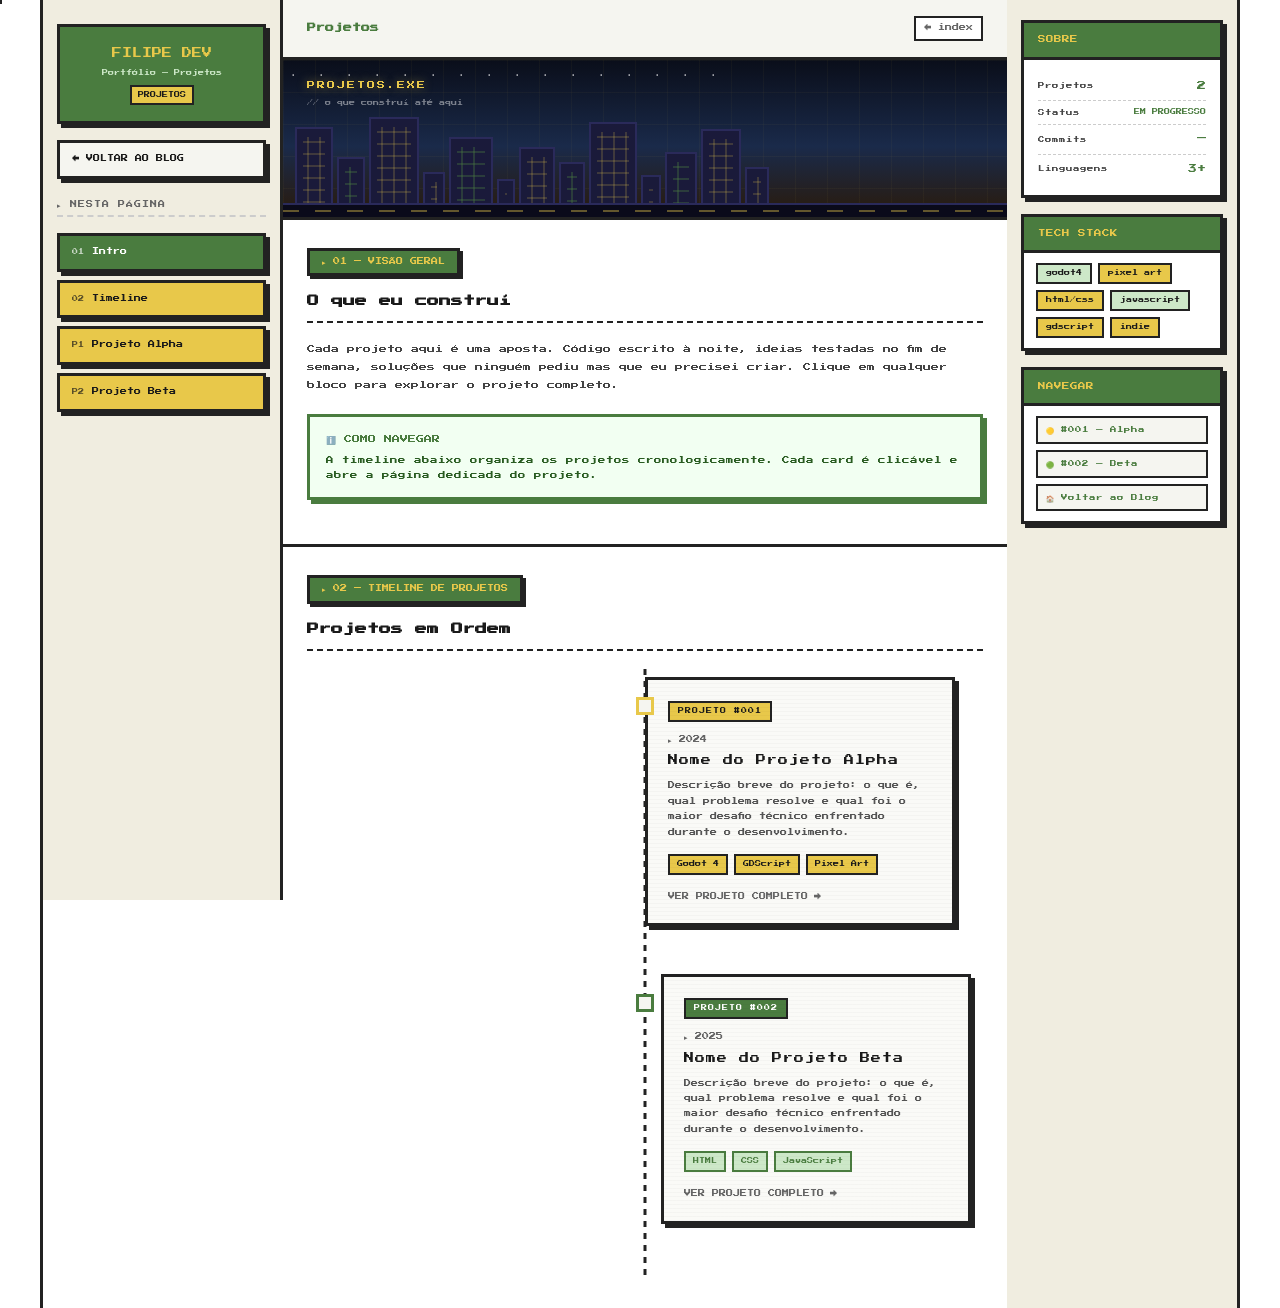
==== projetos.html @ 7287c8ff "Indexfilipedev projeto dev." ====
<!DOCTYPE html>
<html lang="pt-BR">
<head>
<meta charset="UTF-8">
<meta name="viewport" content="width=device-width, initial-scale=1.0">
<title>Projetos · FILIPE DEV</title>
<link href="https://fonts.googleapis.com/css2?family=Press+Start+2P&display=swap" rel="stylesheet">
<link rel="stylesheet" href="css/shared.css">
<link rel="stylesheet" href="css/article.css">

<style>
/* ══════════════════════════════════════════
   projetos.css — estilos exclusivos da página
   Usa variáveis de shared.css
   ══════════════════════════════════════════ */

/* ── HERO ── */
.article-hero { height: 160px; }

/* ══ TIMELINE ══ */
.timeline {
  position: relative;
  padding: 8px 0;
  margin-top: 8px;
}

/* linha vertical central pontilhada */
.timeline::before {
  content: '';
  position: absolute;
  left: 50%;
  transform: translateX(-50%);
  top: 0; bottom: 0;
  width: 3px;
  background: repeating-linear-gradient(
    to bottom,
    var(--border) 0px, var(--border) 6px,
    transparent 6px, transparent 12px
  );
}

.timeline-item {
  display: flex;
  align-items: flex-start;
  position: relative;
  margin-bottom: 48px;
}
.timeline-item:nth-child(odd)  { flex-direction: row-reverse; }
.timeline-item:nth-child(even) { flex-direction: row; }

/* nó central */
.timeline-node {
  position: absolute;
  left: 50%;
  transform: translateX(-50%);
  top: 20px;
  width: 18px; height: 18px;
  background: var(--bg2);
  border: 3px solid var(--accent);
  z-index: 2;
  transition: all 0.15s;
  image-rendering: pixelated;
}
.timeline-item:nth-child(even) .timeline-node { border-color: var(--accent2); }

.timeline-item:hover .timeline-node {
  background: var(--accent);
  box-shadow: 0 0 0 4px rgba(232,200,74,0.25);
}
.timeline-item:nth-child(even):hover .timeline-node {
  background: var(--accent2);
  box-shadow: 0 0 0 4px rgba(74,124,63,0.2);
}

/* espaçador central */
.timeline-spacer {
  flex: 0 0 calc(50% - 12px);
  min-width: calc(50% - 12px);
}

/* ══ PROJECT CARD ══ */
.project-card {
  flex: 0 0 calc(50% - 28px);
  min-width: 0;
  display: block;
  text-decoration: none;
  background: var(--card-bg);
  border: 3px solid var(--border);
  box-shadow: 4px 4px 0 var(--border);
  padding: 20px;
  cursor: pointer;
  position: relative;
  transition: all 0.12s;
  overflow: hidden;
}

.timeline-item:nth-child(odd)  .project-card { margin-right: 28px; }
.timeline-item:nth-child(even) .project-card { margin-left:  28px; }

.project-card:hover {
  border-color: var(--accent);
  box-shadow: 6px 6px 0 var(--accent);
  transform: translate(-2px, -2px);
  background: #fffdf0;
}
.timeline-item:nth-child(even) .project-card:hover {
  border-color: var(--accent2);
  box-shadow: 6px 6px 0 var(--accent2);
  background: #f2fff2;
}

/* scanline decorativo */
.project-card::after {
  content: '';
  position: absolute;
  inset: 0;
  background: repeating-linear-gradient(
    to bottom,
    transparent 0px, transparent 3px,
    rgba(0,0,0,0.025) 3px, rgba(0,0,0,0.025) 4px
  );
  pointer-events: none;
}

/* linha de conexão card → nó */
.timeline-item:nth-child(odd) .project-card::before {
  content: '';
  position: absolute;
  right: -13px; top: 29px;
  width: 13px; height: 3px;
  background: var(--border);
}
.timeline-item:nth-child(even) .project-card::before {
  content: '';
  position: absolute;
  left: -13px; top: 29px;
  width: 13px; height: 3px;
  background: var(--border);
}

/* ── card interno ── */
.card-tag {
  font-size: 6px;
  color: var(--text);
  background: var(--accent);
  border: 2px solid var(--border);
  padding: 3px 8px;
  display: inline-block;
  margin-bottom: 12px;
  letter-spacing: 1px;
}
.timeline-item:nth-child(even) .card-tag {
  background: var(--accent2);
  color: #fff;
}

.card-year {
  font-size: 7px;
  color: var(--text-muted);
  margin-bottom: 6px;
}

.card-title {
  font-size: 10px;
  color: var(--text);
  margin-bottom: 10px;
  line-height: 1.6;
  letter-spacing: 1px;
}
.project-card:hover .card-title { color: var(--accent); }
.timeline-item:nth-child(even) .project-card:hover .card-title { color: var(--accent2); }

.card-desc {
  font-size: 7px;
  color: #555;
  line-height: 2.2;
  margin-bottom: 14px;
}

.card-stack {
  display: flex;
  flex-wrap: wrap;
  gap: 6px;
  margin-bottom: 16px;
}
.stack-pill {
  font-size: 6px;
  color: var(--text);
  border: 2px solid var(--border);
  background: var(--accent);
  padding: 3px 7px;
}
.timeline-item:nth-child(even) .stack-pill {
  background: #cde8c8;
  border-color: var(--accent2);
  color: var(--accent2);
}

.card-cta {
  font-size: 7px;
  color: var(--text-muted);
  display: flex;
  align-items: center;
  gap: 6px;
}
.project-card:hover .card-cta { color: var(--accent2); }
.timeline-item:nth-child(even) .project-card:hover .card-cta { color: var(--accent2); }

.cta-arrow {
  display: inline-block;
  transition: transform 0.1s;
}
.project-card:hover .cta-arrow { transform: translateX(4px); }

/* ══ HERO — PIXEL CITY SCENE ══ */
.scene-city {
  width: 100%; height: 100%;
  background: linear-gradient(180deg, #0a0e1a 0%, #1a2a4a 55%, #2a1a0a 100%);
  position: relative; overflow: hidden;
}
.scene-city .stars::before {
  content: '· ·  · · ·  ·  · · · ·  ·  · · ·  · ·';
  position: absolute; top: 10px; left: 8px; right: 8px;
  font-size: 6px; color: #fff; letter-spacing: 8px; opacity: 0.6;
}
.scene-city .grid-lines {
  position: absolute; inset: 0;
  background:
    repeating-linear-gradient(to right, rgba(232,200,74,0.04) 0, rgba(232,200,74,0.04) 1px, transparent 1px, transparent 32px),
    repeating-linear-gradient(to bottom, rgba(232,200,74,0.04) 0, rgba(232,200,74,0.04) 1px, transparent 1px, transparent 32px);
}
.buildings {
  position: absolute;
  bottom: 0; left: 0; right: 0;
  height: 110px;
  display: flex;
  align-items: flex-end;
  gap: 4px;
  padding: 0 12px;
}
.b {
  flex-shrink: 0;
  background: #1a1a3a;
  border: 2px solid #2a2a5a;
  position: relative;
}
.b::after {
  content: '';
  position: absolute;
  inset: 8px 6px;
  background:
    repeating-linear-gradient(
      to bottom,
      transparent 0, transparent 4px,
      rgba(232,200,74,0.18) 4px, rgba(232,200,74,0.18) 6px,
      transparent 6px, transparent 12px
    ),
    repeating-linear-gradient(
      to right,
      transparent 0, transparent 4px,
      rgba(232,200,74,0.18) 4px, rgba(232,200,74,0.18) 6px,
      transparent 6px, transparent 12px
    );
}
.b.lit::after {
  background:
    repeating-linear-gradient(
      to bottom,
      transparent 0, transparent 4px,
      rgba(74,124,63,0.35) 4px, rgba(74,124,63,0.35) 6px,
      transparent 6px, transparent 12px
    ),
    repeating-linear-gradient(
      to right,
      transparent 0, transparent 4px,
      rgba(74,124,63,0.35) 4px, rgba(74,124,63,0.35) 6px,
      transparent 6px, transparent 12px
    );
}
.scene-city .road {
  position: absolute;
  bottom: 0; left: 0; right: 0;
  height: 14px;
  background: #0a0a1a;
  border-top: 2px solid #2a2a5a;
}
.scene-city .road::after {
  content: '';
  position: absolute;
  top: 5px; left: 0; right: 0;
  height: 2px;
  background: repeating-linear-gradient(
    to right, var(--accent) 0, var(--accent) 16px, transparent 16px, transparent 32px
  );
  opacity: 0.4;
}

.hero-label {
  position: absolute;
  top: 18px; left: 24px;
  font-family: 'Press Start 2P', monospace;
  font-size: 8px;
  color: var(--accent);
  letter-spacing: 2px;
  text-shadow: 0 0 10px rgba(232,200,74,0.5);
}
.hero-sub {
  position: absolute;
  top: 38px; left: 24px;
  font-family: 'Press Start 2P', monospace;
  font-size: 6px;
  color: rgba(255,255,255,0.45);
}

/* ══ RESPONSIVE ══ */
@media (max-width: 900px) {
  .timeline::before { left: 16px; transform: none; }
  .timeline-item,
  .timeline-item:nth-child(odd) { flex-direction: column !important; }
  .timeline-spacer { display: none; }
  .timeline-node {
    left: 7px !important;
    transform: none !important;
    top: 0 !important;
    position: relative !important;
    margin-bottom: 12px;
  }
  .project-card,
  .timeline-item:nth-child(odd)  .project-card,
  .timeline-item:nth-child(even) .project-card {
    margin: 0 0 0 40px !important;
    width: auto;
  }
}
</style>
</head>
<body>

<div id="reading-progress"></div>

<div class="layout">

  <aside class="sidebar-left">

    <div class="sidebar-logo">
      FILIPE DEV
      <span class="logo-sub">Portfólio — Projetos</span>
      <span class="logo-tag">PROJETOS</span>
    </div>

    <a href="index.html" class="back-btn">← VOLTAR AO BLOG</a>

    <span class="nav-section-title">▸ NESTA PÁGINA</span>

    <nav class="nav-section">
      <a href="#intro" class="nav-btn active">
        <span class="nav-num">01</span>Intro
      </a>
      <a href="#timeline" class="nav-btn">
        <span class="nav-num">02</span>Timeline
      </a>
      <a href="#projeto-1" class="nav-btn">
        <span class="nav-num">P1</span>Projeto Alpha
      </a>
      <a href="#projeto-2" class="nav-btn">
        <span class="nav-num">P2</span>Projeto Beta
      </a>
    </nav>

  </aside>

  <main class="main-content">

    <div class="content-header">
      <h1>Projetos</h1>
      <a href="index.html" class="breadcrumb">← index</a>
    </div>

    <div class="article-hero">
      <div class="scene-city">
        <div class="stars"></div>
        <div class="grid-lines"></div>
        <div class="buildings">
          <div class="b"       style="width:38px;height:90px;"></div>
          <div class="b lit"   style="width:28px;height:60px;"></div>
          <div class="b"       style="width:50px;height:100px;"></div>
          <div class="b"       style="width:22px;height:45px;"></div>
          <div class="b lit"   style="width:44px;height:80px;"></div>
          <div class="b"       style="width:18px;height:38px;"></div>
          <div class="b"       style="width:36px;height:70px;"></div>
          <div class="b lit"   style="width:26px;height:55px;"></div>
          <div class="b"       style="width:48px;height:95px;"></div>
          <div class="b"       style="width:20px;height:42px;"></div>
          <div class="b lit"   style="width:32px;height:65px;"></div>
          <div class="b"       style="width:40px;height:88px;"></div>
          <div class="b"       style="width:24px;height:50px;"></div>
        </div>
        <div class="road"></div>
        <div class="hero-label">PROJETOS.EXE</div>
        <div class="hero-sub">// o que construí até aqui</div>
      </div>
    </div>

    <section class="guide-section" id="intro">
      <span class="section-badge">▸ 01 — VISÃO GERAL</span>
      <h2 class="section-title">O que eu construí</h2>

      <p class="section-intro">
        Cada projeto aqui é uma aposta. Código escrito à noite, ideias testadas no fim de semana, soluções que ninguém pediu mas que eu precisei criar. Clique em qualquer bloco para explorar o projeto completo.
      </p>

      <div class="callout info">
        <span class="callout-title">ℹ️ COMO NAVEGAR</span>
        A timeline abaixo organiza os projetos cronologicamente. Cada card é clicável e abre a página dedicada do projeto.
      </div>
    </section>

    <section class="guide-section" id="timeline">
      <span class="section-badge">▸ 02 — TIMELINE DE PROJETOS</span>
      <h2 class="section-title">Projetos em Ordem</h2>

      <div class="timeline">

        <div class="timeline-item" id="projeto-1">
          <div class="project-card"
               onclick="window.location.href='#LINK_PROJETO_1'"
               role="link" tabindex="0"
               onkeydown="if(event.key==='Enter') window.location.href='#LINK_PROJETO_1'">
            <span class="card-tag">PROJETO #001</span>
            <div class="card-year">▸ 2024</div>
            <div class="card-title">Nome do Projeto Alpha</div>
            <div class="card-desc">
              Descrição breve do projeto: o que é, qual problema resolve e qual foi o maior desafio técnico enfrentado durante o desenvolvimento.
            </div>
            <div class="card-stack">
              <span class="stack-pill">Godot 4</span>
              <span class="stack-pill">GDScript</span>
              <span class="stack-pill">Pixel Art</span>
            </div>
            <div class="card-cta">
              VER PROJETO COMPLETO <span class="cta-arrow">→</span>
            </div>
          </div>
          <div class="timeline-spacer"></div>
          <div class="timeline-node"></div>
        </div>

        <div class="timeline-item" id="projeto-2">
          <div class="timeline-spacer"></div>
          <div class="timeline-node"></div>
          <div class="project-card"
               onclick="window.location.href='#LINK_PROJETO_2'"
               role="link" tabindex="0"
               onkeydown="if(event.key==='Enter') window.location.href='#LINK_PROJETO_2'">
            <span class="card-tag">PROJETO #002</span>
            <div class="card-year">▸ 2025</div>
            <div class="card-title">Nome do Projeto Beta</div>
            <div class="card-desc">
              Descrição breve do projeto: o que é, qual problema resolve e qual foi o maior desafio técnico enfrentado durante o desenvolvimento.
            </div>
            <div class="card-stack">
              <span class="stack-pill">HTML</span>
              <span class="stack-pill">CSS</span>
              <span class="stack-pill">JavaScript</span>
            </div>
            <div class="card-cta">
              VER PROJETO COMPLETO <span class="cta-arrow">→</span>
            </div>
          </div>
        </div>

      </div></section>

  </main>

  <aside class="sidebar-right">

    <div class="widget">
      <span class="widget-title">SOBRE</span>
      <div class="widget-body">
        <div class="stat-row"><span>Projetos</span><span class="stat-val">2</span></div>
        <div class="stat-row"><span>Status</span><span class="stat-val" style="font-size:6px;">EM PROGRESSO</span></div>
        <div class="stat-row"><span>Commits</span><span class="stat-val">—</span></div>
        <div class="stat-row"><span>Linguagens</span><span class="stat-val">3+</span></div>
      </div>
    </div>

    <div class="widget">
      <span class="widget-title">TECH STACK</span>
      <div class="tag-cloud">
        <span class="tag green">godot4</span>
        <span class="tag">pixel art</span>
        <span class="tag">html/css</span>
        <span class="tag green">javascript</span>
        <span class="tag">gdscript</span>
        <span class="tag">indie</span>
      </div>
    </div>

    <div class="widget">
      <span class="widget-title">NAVEGAR</span>
      <div class="link-list">
        <a href="#projeto-1" class="link-item">🟡 #001 — Alpha</a>
        <a href="#projeto-2" class="link-item">🟢 #002 — Beta</a>
        <a href="index.html" class="link-item">🏠 Voltar ao Blog</a>
      </div>
    </div>

  </aside>

</div>

<script src="js/article.js"></script>
<script>
  // ── Nav active on scroll ──
  const sections = document.querySelectorAll('section[id], div.timeline-item[id]');
  const navBtns  = document.querySelectorAll('.nav-btn');

  const observer = new IntersectionObserver(entries => {
    entries.forEach(entry => {
      if (entry.isIntersecting) {
        navBtns.forEach(b => b.classList.remove('active'));
        const active = document.querySelector(`.nav-btn[href="#${entry.target.id}"]`);
        if (active) active.classList.add('active');
      }
    });
  }, { rootMargin: '-30% 0px -60% 0px' });

  sections.forEach(s => observer.observe(s));
</script>
</body>
</html>
---- css/shared.css ----
/* ══════════════════════════════════════════
   FILIPE DEV — shared.css
   Variáveis, reset, layout, sidebar, widgets
   ══════════════════════════════════════════ */

/* ── VARIÁVEIS ── */
:root {
  --bg:          #ffffff;
  --bg2:         #f5f5f0;
  --border:      #222;
  --accent:      #e8c84a;
  --accent2:     #4a7c3f;
  --accent3:     #c0392b;
  --text:        #1a1a1a;
  --text-muted:  #666;
  --card-bg:     #fafaf7;
  --sidebar-bg:  #f0ede0;
  --tag-bg:      #e8c84a;
  --pixel:       3px;
}

/* ── RESET ── */
*, *::before, *::after {
  box-sizing: border-box;
  margin: 0;
  padding: 0;
}

html {
  background: var(--bg);
  scroll-behavior: smooth;
}

/* ── BASE BODY ── */
body {
  font-family: 'Press Start 2P', monospace;
  background: var(--bg);
  color: var(--text);
  min-height: 100vh;
  font-size: 10px;
  line-height: 1.8;
  image-rendering: pixelated;
}

/* ── UTILITÁRIOS ── */
.px-border {
  border: 3px solid var(--border);
  box-shadow: 4px 4px 0 var(--border);
}
.px-border-accent {
  border: 3px solid var(--accent2);
  box-shadow: 4px 4px 0 var(--accent2);
}

/* ── LAYOUT 3 COLUNAS ── */
.layout {
  display: grid;
  grid-template-columns: 240px 1fr 230px;
  max-width: 1200px;
  margin: 0 auto;
  min-height: 100vh;
  gap: 0;
  border-left: 3px solid var(--border);
  border-right: 3px solid var(--border);
}

/* ── SIDEBAR ESQUERDA (base compartilhada) ── */
.sidebar-left {
  background: var(--sidebar-bg);
  border-right: 3px solid var(--border);
  padding: 24px 14px;
  position: sticky;
  top: 0;
  height: 100vh;
  overflow-y: auto;
  display: flex;
  flex-direction: column;
  gap: 16px;
}

/* Logo block (usado nas páginas de artigo) */
.sidebar-logo {
  text-align: center;
  padding: 16px 8px;
  background: var(--accent2);
  border: 3px solid var(--border);
  box-shadow: 4px 4px 0 var(--border);
  color: var(--accent);
  font-size: 10px;
  line-height: 2;
}
.sidebar-logo .logo-sub {
  color: #cde8c8;
  font-size: 6px;
  margin-top: 4px;
  display: block;
}
.sidebar-logo .logo-tag {
  display: inline-block;
  background: var(--accent);
  color: var(--text);
  font-size: 6px;
  padding: 2px 6px;
  margin-top: 6px;
  border: 2px solid var(--border);
}

.nav-section-title {
  font-size: 7px;
  color: var(--text-muted);
  letter-spacing: 1px;
  padding: 4px 0;
  border-bottom: 2px dashed #ccc;
}

.nav-section {
  display: flex;
  flex-direction: column;
  gap: 8px;
  width: 100%;
}

/* ── NAV BUTTON (compartilhado) ── */
.nav-btn {
  display: flex;
  align-items: flex-start;
  gap: 8px;
  width: 100%;
  padding: 10px 12px;
  background: var(--accent);
  border: 3px solid var(--border);
  box-shadow: 4px 4px 0 var(--border);
  font-family: 'Press Start 2P', monospace;
  font-size: 7px;
  color: var(--text);
  cursor: pointer;
  text-decoration: none;
  transition: transform 0.08s, box-shadow 0.08s;
  line-height: 1.8;
}
.nav-btn:hover {
  transform: translate(2px, 2px);
  box-shadow: 2px 2px 0 var(--border);
}
.nav-btn.active {
  background: var(--accent2);
  color: #fff;
}
.nav-btn .nav-num {
  font-size: 6px;
  opacity: 0.7;
  flex-shrink: 0;
  margin-top: 1px;
}

/* Botão voltar */
.back-btn {
  display: flex;
  align-items: center;
  gap: 8px;
  padding: 10px 12px;
  background: var(--bg2);
  border: 3px solid var(--border);
  box-shadow: 4px 4px 0 var(--border);
  font-family: 'Press Start 2P', monospace;
  font-size: 7px;
  color: var(--text);
  text-decoration: none;
  transition: transform 0.08s, box-shadow 0.08s;
  width: 100%;
}
.back-btn:hover {
  transform: translate(2px, 2px);
  box-shadow: 2px 2px 0 var(--border);
  background: var(--accent);
}

/* ── SIDEBAR DIREITA ── */
.sidebar-right {
  background: var(--sidebar-bg);
  padding: 20px 14px;
  display: flex;
  flex-direction: column;
  gap: 16px;
}

/* ── WIDGET ── */
.widget {
  background: var(--bg);
  border: 3px solid var(--border);
  box-shadow: 4px 4px 0 var(--border);
}
.widget-title {
  font-size: 7.5px;
  color: var(--accent);
  background: var(--accent2);
  padding: 10px 14px;
  display: block;
  border-bottom: 3px solid var(--border);
}
.widget-body {
  padding: 12px 14px;
}
.widget p {
  font-size: 7px;
  line-height: 2;
  color: #444;
}

/* ── STAT ROW ── */
.stat-row {
  display: flex;
  align-items: center;
  justify-content: space-between;
  padding: 6px 0;
  border-bottom: 1px dashed #ccc;
  font-size: 6.5px;
  color: #444;
}
.stat-row:last-child { border-bottom: none; }
.stat-val { color: var(--accent2); font-size: 9px; }
.stat-val.danger { color: var(--accent3); }

/* ── TIP ROW ── */
.tip-row {
  font-size: 6.5px;
  color: #444;
  padding: 5px 0;
  border-bottom: 1px dashed #ccc;
  line-height: 1.8;
}
.tip-row:last-child { border-bottom: none; }
.tip-row strong { color: var(--accent3); }

/* ── TAG CLOUD (sidebar) ── */
.tag-cloud {
  display: flex;
  flex-wrap: wrap;
  gap: 6px;
  padding: 10px 12px;
}
.tag {
  background: var(--accent);
  color: var(--text);
  font-size: 6px;
  padding: 3px 8px;
  border: 2px solid var(--border);
  cursor: default;
}
.tag.green { background: #cde8c8; }
.tag.red   { background: #ffd5d5; }

/* ── MINI CHECKLIST (sidebar) ── */
.mini-check {
  display: flex;
  align-items: center;
  gap: 8px;
  font-size: 6.5px;
  color: #444;
  padding: 6px 0;
  border-bottom: 1px dashed #ddd;
  cursor: pointer;
  transition: background 0.1s;
}
.mini-check:last-child { border-bottom: none; }
.mini-check:hover { color: var(--accent2); }
.mini-dot {
  width: 10px; height: 10px;
  border: 2px solid var(--border);
  background: #fff;
  flex-shrink: 0;
  display: flex; align-items: center; justify-content: center;
  font-size: 7px;
  transition: background 0.1s;
}
.mini-check.done .mini-dot { background: var(--accent2); color: #fff; }
.mini-check.done span { text-decoration: line-through; opacity: 0.5; }

/* ── PROGRESS BAR ── */
.progress-bar-wrap { margin-top: 10px; }
.progress-label {
  display: flex;
  justify-content: space-between;
  font-size: 6.5px;
  color: var(--text-muted);
  margin-bottom: 3px;
  margin-top: 8px;
}
.progress-bar {
  height: 10px;
  background: var(--bg2);
  border: 2px solid var(--border);
}
.progress-fill {
  height: 100%;
  background: var(--accent2);
  transition: width 0.3s;
}
.progress-fill.yellow { background: var(--accent); }
.progress-fill.red    { background: var(--accent3); }

/* ── LINKS WIDGET ── */
.link-list {
  display: flex;
  flex-direction: column;
  gap: 6px;
  padding: 10px 12px;
}
.link-item {
  font-size: 6.5px;
  color: var(--accent2);
  text-decoration: none;
  display: flex;
  align-items: center;
  gap: 6px;
  padding: 6px 8px;
  border: 2px solid var(--border);
  background: var(--bg2);
  transition: transform 0.08s, box-shadow 0.08s;
}
.link-item:hover {
  transform: translate(1px, 1px);
  box-shadow: 2px 2px 0 var(--border);
}

/* ── ANIMAÇÕES ── */
@keyframes blink {
  0%, 100% { opacity: 1; }
  50%       { opacity: 0; }
}
.blink { animation: blink 1.5s step-end infinite; }

/* ── SCROLLBAR ── */
::-webkit-scrollbar { width: 8px; height: 8px; }
::-webkit-scrollbar-track { background: var(--bg2); border-left: 2px solid var(--border); }
::-webkit-scrollbar-thumb { background: var(--accent2); border: 2px solid var(--border); }

/* ── RESPONSIVO ── */
@media (max-width: 900px) {
  .layout {
    grid-template-columns: 1fr;
  }
  .sidebar-left {
    position: relative;
    height: auto;
    flex-direction: row;
    flex-wrap: wrap;
    padding: 16px;
  }
  .sidebar-right {
    border-top: 3px solid var(--border);
  }
}
---- css/article.css ----
/* ══════════════════════════════════════════
   FILIPE DEV — article.css
   Estilos exclusivos das páginas de artigo
   ══════════════════════════════════════════ */

/* ── CONTENT HEADER (fixo) ── */
.content-header {
  padding: 16px 24px;
  border-bottom: 3px solid var(--border);
  background: var(--bg2);
  position: sticky;
  top: 0;
  z-index: 10;
  display: flex;
  align-items: center;
  gap: 14px;
  flex-wrap: wrap;
}
.content-header h1 {
  font-size: 9px;
  line-height: 1.6;
  color: var(--accent2);
  flex: 1;
  min-width: 0;
}
.breadcrumb {
  font-size: 7px;
  color: var(--text-muted);
  flex-shrink: 0;
  text-decoration: none;
  padding: 4px 8px;
  border: 2px solid var(--border);
  background: var(--bg);
  transition: transform 0.08s, box-shadow 0.08s;
}
.breadcrumb:hover {
  transform: translate(1px,1px);
  box-shadow: 2px 2px 0 var(--border);
  color: var(--accent2);
}

/* CABEÇALHO VISUAL DO ARTIGO */
.article-hero {
  height: 120px;
  border-bottom: 3px solid var(--border);
  overflow: hidden;
  position: relative;
}

/* ── SEÇÃO PRINCIPAL ── */
.guide-section {
  border-bottom: 3px solid var(--border);
  padding: 28px 24px;
}
.guide-section:last-child { border-bottom: none; }

.section-badge {
  display: inline-flex;
  align-items: center;
  gap: 8px;
  background: var(--accent2);
  color: var(--accent);
  font-size: 7px;
  padding: 5px 12px;
  border: 3px solid var(--border);
  box-shadow: 3px 3px 0 var(--border);
  margin-bottom: 16px;
}
.section-badge.red {
  background: var(--accent3);
  color: #fff;
}
.section-badge.yellow {
  background: var(--accent);
  color: var(--text);
}

.section-title {
  font-size: 12px;
  color: var(--text);
  margin-bottom: 18px;
  line-height: 1.6;
  padding-bottom: 10px;
  border-bottom: 2px dashed var(--border);
}

.section-intro {
  font-size: 8px;
  color: #444;
  line-height: 2.2;
  margin-bottom: 20px;
}

/* ── SUBSECTION ── */
.subsection {
  margin: 24px 0 10px 0;
  padding: 10px 14px;
  border-left: 4px solid var(--accent2);
  background: var(--bg2);
  font-size: 9px;
  color: var(--accent2);
}

/* ── TABELAS ── */
.px-table-wrap {
  border: 3px solid var(--border);
  box-shadow: 5px 5px 0 var(--border);
  overflow-x: auto;
  margin: 16px 0;
}
table {
  width: 100%;
  border-collapse: collapse;
  font-size: 7px;
  line-height: 2;
}
th {
  background: var(--accent2);
  color: var(--accent);
  padding: 10px 14px;
  text-align: left;
  border-bottom: 3px solid var(--border);
  white-space: nowrap;
}
td {
  padding: 10px 14px;
  border-bottom: 2px solid #eee;
  vertical-align: top;
  color: #333;
}
tr:last-child td { border-bottom: none; }
tr:nth-child(even) td { background: var(--bg2); }
td code, th code {
  background: #e8f5e9;
  padding: 1px 5px;
  border: 1px solid #b2dfb2;
  font-family: 'Press Start 2P', monospace;
  color: var(--accent2);
  font-size: 6.5px;
}

/* ── CALLOUT ── */
.callout {
  border: 3px solid var(--accent3);
  box-shadow: 4px 4px 0 var(--accent3);
  background: #fff5f5;
  padding: 14px 16px;
  margin: 16px 0;
  font-size: 7.5px;
  line-height: 2;
  color: var(--accent3);
}
.callout-title {
  font-size: 8px;
  color: var(--accent3);
  display: block;
  margin-bottom: 6px;
}
.callout.info {
  border-color: var(--accent2);
  box-shadow: 4px 4px 0 var(--accent2);
  background: #f2fff2;
  color: #2a5c22;
}
.callout.info .callout-title { color: var(--accent2); }
.callout.warn {
  border-color: #c47a1a;
  box-shadow: 4px 4px 0 #c47a1a;
  background: #fffbf0;
  color: #7a4a00;
}
.callout.warn .callout-title { color: #c47a1a; }

/* ── STEP CARDS ── */
.step-card {
  border: 3px solid var(--border);
  box-shadow: 4px 4px 0 var(--border);
  margin: 12px 0;
  overflow: hidden;
}
.step-header {
  background: var(--accent);
  border-bottom: 3px solid var(--border);
  padding: 10px 14px;
  display: flex;
  align-items: center;
  gap: 12px;
}
.step-num {
  background: var(--text);
  color: var(--accent);
  font-size: 9px;
  width: 28px;
  height: 28px;
  display: flex;
  align-items: center;
  justify-content: center;
  flex-shrink: 0;
  border: 2px solid var(--border);
}
.step-title { font-size: 8px; color: var(--text); }
.step-body {
  padding: 16px;
  background: var(--card-bg);
  font-size: 7.5px;
  line-height: 2.2;
  color: #444;
}
.step-body ul { list-style: none; padding: 0; }
.step-body ul li {
  padding: 2px 0 2px 18px;
  position: relative;
}
.step-body ul li::before {
  content: "▸";
  position: absolute;
  left: 0;
  color: var(--accent2);
}

/* ── ERROR / WARNING CARD ── */
.error-card {
  border: 3px solid var(--accent3);
  box-shadow: 4px 4px 0 var(--accent3);
  overflow: hidden;
  margin: 14px 0;
}
.error-title {
  background: var(--accent3);
  color: #fff;
  font-size: 7.5px;
  padding: 10px 14px;
  border-bottom: 3px solid var(--border);
}
.error-body {
  padding: 14px;
  background: #fff8f8;
  font-size: 7px;
  line-height: 2.2;
  color: #333;
}
.error-body ul { list-style: none; padding: 0; }
.error-body ul li { padding-left: 16px; position: relative; padding-bottom: 4px; }
.error-body ul li::before { content: "→"; position: absolute; left: 0; color: var(--accent3); }
.error-body .fix { color: var(--accent2); font-size: 6.5px; margin-left: 12px; }

/* ── RESULT BOX (terminal) ── */
.result-box {
  background: #0a1a0a;
  border: 3px solid var(--accent2);
  box-shadow: 4px 4px 0 var(--accent2);
  padding: 16px;
  margin: 16px 0;
  font-size: 7px;
  line-height: 2.2;
}
.result-title {
  color: var(--accent);
  font-size: 8px;
  margin-bottom: 10px;
  display: block;
  border-bottom: 1px dashed #2a4a2a;
  padding-bottom: 6px;
}
.result-line { color: #cde8c8; }
.result-line.indent-1 { padding-left: 14px; }
.result-line.indent-2 { padding-left: 28px; }
.result-line.success   { color: #4caf50; }
.result-line.warn      { color: var(--accent); }
.result-line.danger    { color: #e57373; }

/* ── FLOW BOX ── */
.flow-box {
  background: #0a0e1a;
  border: 3px solid var(--border);
  box-shadow: 5px 5px 0 var(--border);
  padding: 20px;
  margin: 16px 0;
  overflow-x: auto;
}
.flow-step {
  display: flex;
  align-items: flex-start;
  gap: 12px;
  padding: 8px 0;
  font-size: 7px;
  line-height: 2;
}
.flow-step + .flow-step { border-top: 1px dashed #333; }
.flow-arrow    { color: #e8c84a; flex-shrink: 0; }
.flow-actor    { color: #82c4e0; white-space: nowrap; flex-shrink: 0; }
.flow-action   { color: #cde8c8; }
.flow-condition { color: #e8c84a; margin-left: 16px; }
.flow-result-yes { color: #4caf50; margin-left: 28px; }

/* ── FORMULA BOX ── */
.formula-box {
  background: #0f1620;
  border: 3px solid var(--border);
  box-shadow: 4px 4px 0 var(--border);
  padding: 16px 20px;
  margin: 14px 0;
  text-align: center;
  font-size: 8px;
  color: #e8c84a;
  line-height: 2.5;
  overflow-x: auto;
}
.formula-box .f-arrow { color: #82c4e0; }
.formula-box .f-up    { color: #4caf50; font-size: 10px; }
.formula-box .f-down  { color: #e57373; font-size: 10px; }
.formula-box .f-label { color: #cde8c8; font-size: 6.5px; display: block; margin-top: 6px; }

/* ── CHECKLIST ── */
.checklist {
  border: 3px solid var(--border);
  box-shadow: 4px 4px 0 var(--border);
  overflow: hidden;
  margin: 16px 0;
}
.checklist-header {
  background: var(--accent2);
  color: var(--accent);
  font-size: 8px;
  padding: 10px 14px;
  border-bottom: 3px solid var(--border);
}
.check-item {
  display: flex;
  align-items: flex-start;
  gap: 12px;
  padding: 10px 14px;
  border-bottom: 2px dashed #ddd;
  font-size: 7px;
  line-height: 2;
  color: #333;
  cursor: pointer;
  transition: background 0.1s;
  background: var(--card-bg);
}
.check-item:last-child { border-bottom: none; }
.check-item:hover { background: #f0ffe0; }
.check-box {
  width: 16px; height: 16px;
  border: 2px solid var(--border);
  background: #fff;
  flex-shrink: 0;
  margin-top: 2px;
  display: flex;
  align-items: center;
  justify-content: center;
  font-size: 8px;
  transition: background 0.1s;
}
.check-item.checked .check-box   { background: var(--accent2); color: #fff; }
.check-item.checked .check-text  { text-decoration: line-through; opacity: 0.5; }

/* ── THEORY CARD ── */
.theory-card {
  border: 3px solid var(--border);
  box-shadow: 4px 4px 0 var(--border);
  margin: 12px 0;
  overflow: hidden;
}
.theory-header {
  background: #1a2a4a;
  color: #82c4e0;
  font-size: 7.5px;
  padding: 10px 14px;
  border-bottom: 3px solid var(--border);
  display: flex;
  align-items: center;
  gap: 10px;
}
.theory-tag {
  background: var(--accent);
  color: var(--text);
  font-size: 6px;
  padding: 2px 6px;
  border: 2px solid var(--border);
  flex-shrink: 0;
}
.theory-body {
  padding: 14px 16px;
  background: var(--card-bg);
  font-size: 7px;
  line-height: 2.2;
  color: #444;
}
.theory-effect {
  margin-top: 10px;
  padding: 8px 12px;
  background: #f0ffe0;
  border-left: 4px solid var(--accent2);
  font-size: 6.5px;
  color: #2a5c22;
}

/* ── OBRA CARD ── */
.obra-card {
  border: 3px solid var(--border);
  box-shadow: 4px 4px 0 var(--border);
  margin: 10px 0;
  overflow: hidden;
  display: flex;
}
.obra-num {
  background: var(--accent2);
  color: var(--accent);
  font-size: 16px;
  min-width: 44px;
  display: flex;
  align-items: center;
  justify-content: center;
  border-right: 3px solid var(--border);
  flex-shrink: 0;
}
.obra-content {
  padding: 12px 14px;
  background: var(--card-bg);
  flex: 1;
}
.obra-title  { font-size: 8px; color: var(--accent2); margin-bottom: 4px; }
.obra-author { font-size: 6.5px; color: var(--text-muted); margin-bottom: 8px; }
.obra-desc   { font-size: 7px; color: #444; line-height: 2; }

/* ── CODE BLOCK ── */
.code-block {
  background: #0d1117;
  border: 3px solid var(--border);
  box-shadow: 4px 4px 0 var(--border);
  padding: 16px;
  margin: 16px 0;
  font-size: 7px;
  line-height: 2;
  overflow-x: auto;
}
.code-block .code-line { white-space: pre; }

/* ── READING PROGRESS BAR ── */
#reading-progress {
  position: fixed;
  top: 0; left: 0;
  height: 4px;
  background: var(--accent2);
  width: 0%;
  z-index: 1000;
  border-right: 2px solid var(--border);
  transition: width 0.1s linear;
}
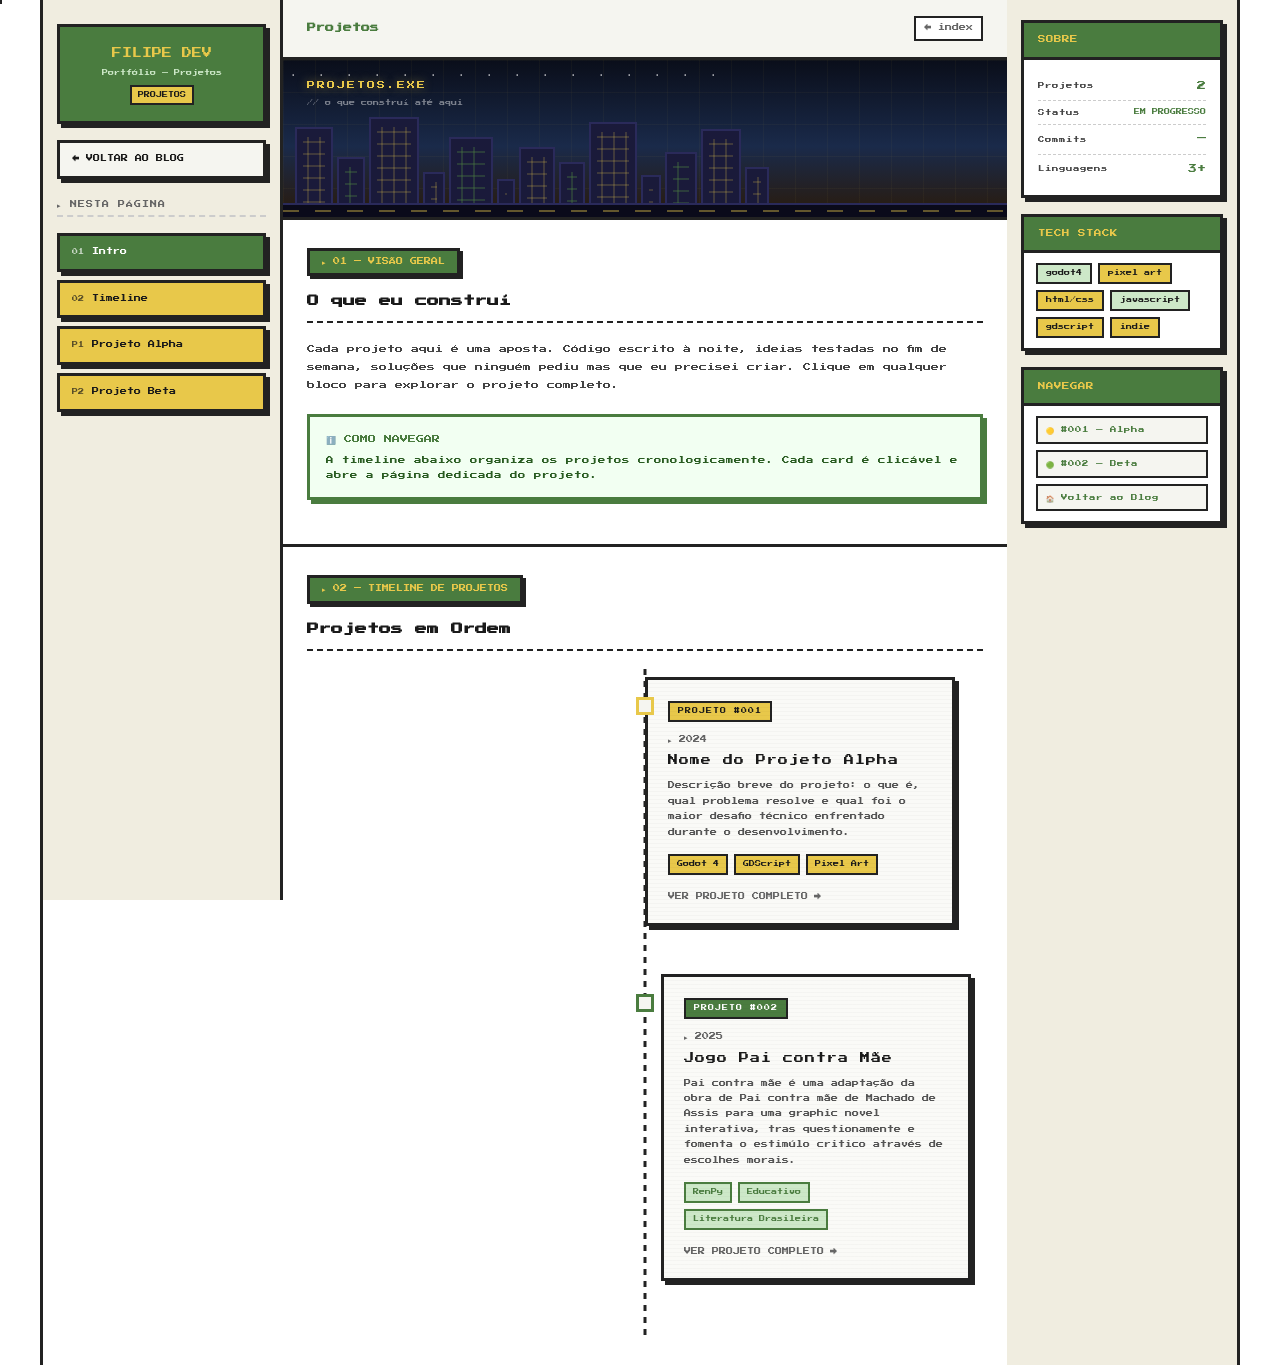
==== commit 64c21bb2: "Update projetos.html Atualização de artigo" ====
--- a/projetos.html
+++ b/projetos.html
@@ -1,532 +1,571 @@
 <!DOCTYPE html>
 <html lang="pt-BR">
+
 <head>
-<meta charset="UTF-8">
-<meta name="viewport" content="width=device-width, initial-scale=1.0">
-<title>Projetos · FILIPE DEV</title>
-<link href="https://fonts.googleapis.com/css2?family=Press+Start+2P&display=swap" rel="stylesheet">
-<link rel="stylesheet" href="css/shared.css">
-<link rel="stylesheet" href="css/article.css">
-
-<style>
-/* ══════════════════════════════════════════
+    <meta charset="UTF-8">
+    <meta name="viewport" content="width=device-width, initial-scale=1.0">
+    <title>Projetos · FILIPE DEV</title>
+    <link href="https://fonts.googleapis.com/css2?family=Press+Start+2P&display=swap" rel="stylesheet">
+    <link rel="stylesheet" href="css/shared.css">
+    <link rel="stylesheet" href="css/article.css">
+
+    <style>
+        /* ══════════════════════════════════════════
    projetos.css — estilos exclusivos da página
    Usa variáveis de shared.css
    ══════════════════════════════════════════ */
-
-/* ── HERO ── */
-.article-hero { height: 160px; }
-
-/* ══ TIMELINE ══ */
-.timeline {
-  position: relative;
-  padding: 8px 0;
-  margin-top: 8px;
-}
-
-/* linha vertical central pontilhada */
-.timeline::before {
-  content: '';
-  position: absolute;
-  left: 50%;
-  transform: translateX(-50%);
-  top: 0; bottom: 0;
-  width: 3px;
-  background: repeating-linear-gradient(
-    to bottom,
-    var(--border) 0px, var(--border) 6px,
-    transparent 6px, transparent 12px
-  );
-}
-
-.timeline-item {
-  display: flex;
-  align-items: flex-start;
-  position: relative;
-  margin-bottom: 48px;
-}
-.timeline-item:nth-child(odd)  { flex-direction: row-reverse; }
-.timeline-item:nth-child(even) { flex-direction: row; }
-
-/* nó central */
-.timeline-node {
-  position: absolute;
-  left: 50%;
-  transform: translateX(-50%);
-  top: 20px;
-  width: 18px; height: 18px;
-  background: var(--bg2);
-  border: 3px solid var(--accent);
-  z-index: 2;
-  transition: all 0.15s;
-  image-rendering: pixelated;
-}
-.timeline-item:nth-child(even) .timeline-node { border-color: var(--accent2); }
-
-.timeline-item:hover .timeline-node {
-  background: var(--accent);
-  box-shadow: 0 0 0 4px rgba(232,200,74,0.25);
-}
-.timeline-item:nth-child(even):hover .timeline-node {
-  background: var(--accent2);
-  box-shadow: 0 0 0 4px rgba(74,124,63,0.2);
-}
-
-/* espaçador central */
-.timeline-spacer {
-  flex: 0 0 calc(50% - 12px);
-  min-width: calc(50% - 12px);
-}
-
-/* ══ PROJECT CARD ══ */
-.project-card {
-  flex: 0 0 calc(50% - 28px);
-  min-width: 0;
-  display: block;
-  text-decoration: none;
-  background: var(--card-bg);
-  border: 3px solid var(--border);
-  box-shadow: 4px 4px 0 var(--border);
-  padding: 20px;
-  cursor: pointer;
-  position: relative;
-  transition: all 0.12s;
-  overflow: hidden;
-}
-
-.timeline-item:nth-child(odd)  .project-card { margin-right: 28px; }
-.timeline-item:nth-child(even) .project-card { margin-left:  28px; }
-
-.project-card:hover {
-  border-color: var(--accent);
-  box-shadow: 6px 6px 0 var(--accent);
-  transform: translate(-2px, -2px);
-  background: #fffdf0;
-}
-.timeline-item:nth-child(even) .project-card:hover {
-  border-color: var(--accent2);
-  box-shadow: 6px 6px 0 var(--accent2);
-  background: #f2fff2;
-}
-
-/* scanline decorativo */
-.project-card::after {
-  content: '';
-  position: absolute;
-  inset: 0;
-  background: repeating-linear-gradient(
-    to bottom,
-    transparent 0px, transparent 3px,
-    rgba(0,0,0,0.025) 3px, rgba(0,0,0,0.025) 4px
-  );
-  pointer-events: none;
-}
-
-/* linha de conexão card → nó */
-.timeline-item:nth-child(odd) .project-card::before {
-  content: '';
-  position: absolute;
-  right: -13px; top: 29px;
-  width: 13px; height: 3px;
-  background: var(--border);
-}
-.timeline-item:nth-child(even) .project-card::before {
-  content: '';
-  position: absolute;
-  left: -13px; top: 29px;
-  width: 13px; height: 3px;
-  background: var(--border);
-}
-
-/* ── card interno ── */
-.card-tag {
-  font-size: 6px;
-  color: var(--text);
-  background: var(--accent);
-  border: 2px solid var(--border);
-  padding: 3px 8px;
-  display: inline-block;
-  margin-bottom: 12px;
-  letter-spacing: 1px;
-}
-.timeline-item:nth-child(even) .card-tag {
-  background: var(--accent2);
-  color: #fff;
-}
-
-.card-year {
-  font-size: 7px;
-  color: var(--text-muted);
-  margin-bottom: 6px;
-}
-
-.card-title {
-  font-size: 10px;
-  color: var(--text);
-  margin-bottom: 10px;
-  line-height: 1.6;
-  letter-spacing: 1px;
-}
-.project-card:hover .card-title { color: var(--accent); }
-.timeline-item:nth-child(even) .project-card:hover .card-title { color: var(--accent2); }
-
-.card-desc {
-  font-size: 7px;
-  color: #555;
-  line-height: 2.2;
-  margin-bottom: 14px;
-}
-
-.card-stack {
-  display: flex;
-  flex-wrap: wrap;
-  gap: 6px;
-  margin-bottom: 16px;
-}
-.stack-pill {
-  font-size: 6px;
-  color: var(--text);
-  border: 2px solid var(--border);
-  background: var(--accent);
-  padding: 3px 7px;
-}
-.timeline-item:nth-child(even) .stack-pill {
-  background: #cde8c8;
-  border-color: var(--accent2);
-  color: var(--accent2);
-}
-
-.card-cta {
-  font-size: 7px;
-  color: var(--text-muted);
-  display: flex;
-  align-items: center;
-  gap: 6px;
-}
-.project-card:hover .card-cta { color: var(--accent2); }
-.timeline-item:nth-child(even) .project-card:hover .card-cta { color: var(--accent2); }
-
-.cta-arrow {
-  display: inline-block;
-  transition: transform 0.1s;
-}
-.project-card:hover .cta-arrow { transform: translateX(4px); }
-
-/* ══ HERO — PIXEL CITY SCENE ══ */
-.scene-city {
-  width: 100%; height: 100%;
-  background: linear-gradient(180deg, #0a0e1a 0%, #1a2a4a 55%, #2a1a0a 100%);
-  position: relative; overflow: hidden;
-}
-.scene-city .stars::before {
-  content: '· ·  · · ·  ·  · · · ·  ·  · · ·  · ·';
-  position: absolute; top: 10px; left: 8px; right: 8px;
-  font-size: 6px; color: #fff; letter-spacing: 8px; opacity: 0.6;
-}
-.scene-city .grid-lines {
-  position: absolute; inset: 0;
-  background:
-    repeating-linear-gradient(to right, rgba(232,200,74,0.04) 0, rgba(232,200,74,0.04) 1px, transparent 1px, transparent 32px),
-    repeating-linear-gradient(to bottom, rgba(232,200,74,0.04) 0, rgba(232,200,74,0.04) 1px, transparent 1px, transparent 32px);
-}
-.buildings {
-  position: absolute;
-  bottom: 0; left: 0; right: 0;
-  height: 110px;
-  display: flex;
-  align-items: flex-end;
-  gap: 4px;
-  padding: 0 12px;
-}
-.b {
-  flex-shrink: 0;
-  background: #1a1a3a;
-  border: 2px solid #2a2a5a;
-  position: relative;
-}
-.b::after {
-  content: '';
-  position: absolute;
-  inset: 8px 6px;
-  background:
-    repeating-linear-gradient(
-      to bottom,
-      transparent 0, transparent 4px,
-      rgba(232,200,74,0.18) 4px, rgba(232,200,74,0.18) 6px,
-      transparent 6px, transparent 12px
-    ),
-    repeating-linear-gradient(
-      to right,
-      transparent 0, transparent 4px,
-      rgba(232,200,74,0.18) 4px, rgba(232,200,74,0.18) 6px,
-      transparent 6px, transparent 12px
-    );
-}
-.b.lit::after {
-  background:
-    repeating-linear-gradient(
-      to bottom,
-      transparent 0, transparent 4px,
-      rgba(74,124,63,0.35) 4px, rgba(74,124,63,0.35) 6px,
-      transparent 6px, transparent 12px
-    ),
-    repeating-linear-gradient(
-      to right,
-      transparent 0, transparent 4px,
-      rgba(74,124,63,0.35) 4px, rgba(74,124,63,0.35) 6px,
-      transparent 6px, transparent 12px
-    );
-}
-.scene-city .road {
-  position: absolute;
-  bottom: 0; left: 0; right: 0;
-  height: 14px;
-  background: #0a0a1a;
-  border-top: 2px solid #2a2a5a;
-}
-.scene-city .road::after {
-  content: '';
-  position: absolute;
-  top: 5px; left: 0; right: 0;
-  height: 2px;
-  background: repeating-linear-gradient(
-    to right, var(--accent) 0, var(--accent) 16px, transparent 16px, transparent 32px
-  );
-  opacity: 0.4;
-}
-
-.hero-label {
-  position: absolute;
-  top: 18px; left: 24px;
-  font-family: 'Press Start 2P', monospace;
-  font-size: 8px;
-  color: var(--accent);
-  letter-spacing: 2px;
-  text-shadow: 0 0 10px rgba(232,200,74,0.5);
-}
-.hero-sub {
-  position: absolute;
-  top: 38px; left: 24px;
-  font-family: 'Press Start 2P', monospace;
-  font-size: 6px;
-  color: rgba(255,255,255,0.45);
-}
-
-/* ══ RESPONSIVE ══ */
-@media (max-width: 900px) {
-  .timeline::before { left: 16px; transform: none; }
-  .timeline-item,
-  .timeline-item:nth-child(odd) { flex-direction: column !important; }
-  .timeline-spacer { display: none; }
-  .timeline-node {
-    left: 7px !important;
-    transform: none !important;
-    top: 0 !important;
-    position: relative !important;
-    margin-bottom: 12px;
-  }
-  .project-card,
-  .timeline-item:nth-child(odd)  .project-card,
-  .timeline-item:nth-child(even) .project-card {
-    margin: 0 0 0 40px !important;
-    width: auto;
-  }
-}
-</style>
+        /* ── HERO ── */
+        
+        .article-hero {
+            height: 160px;
+        }
+        /* ══ TIMELINE ══ */
+        
+        .timeline {
+            position: relative;
+            padding: 8px 0;
+            margin-top: 8px;
+        }
+        /* linha vertical central pontilhada */
+        
+        .timeline::before {
+            content: '';
+            position: absolute;
+            left: 50%;
+            transform: translateX(-50%);
+            top: 0;
+            bottom: 0;
+            width: 3px;
+            background: repeating-linear-gradient( to bottom, var(--border) 0px, var(--border) 6px, transparent 6px, transparent 12px);
+        }
+        
+        .timeline-item {
+            display: flex;
+            align-items: flex-start;
+            position: relative;
+            margin-bottom: 48px;
+        }
+        
+        .timeline-item:nth-child(odd) {
+            flex-direction: row-reverse;
+        }
+        
+        .timeline-item:nth-child(even) {
+            flex-direction: row;
+        }
+        /* nó central */
+        
+        .timeline-node {
+            position: absolute;
+            left: 50%;
+            transform: translateX(-50%);
+            top: 20px;
+            width: 18px;
+            height: 18px;
+            background: var(--bg2);
+            border: 3px solid var(--accent);
+            z-index: 2;
+            transition: all 0.15s;
+            image-rendering: pixelated;
+        }
+        
+        .timeline-item:nth-child(even) .timeline-node {
+            border-color: var(--accent2);
+        }
+        
+        .timeline-item:hover .timeline-node {
+            background: var(--accent);
+            box-shadow: 0 0 0 4px rgba(232, 200, 74, 0.25);
+        }
+        
+        .timeline-item:nth-child(even):hover .timeline-node {
+            background: var(--accent2);
+            box-shadow: 0 0 0 4px rgba(74, 124, 63, 0.2);
+        }
+        /* espaçador central */
+        
+        .timeline-spacer {
+            flex: 0 0 calc(50% - 12px);
+            min-width: calc(50% - 12px);
+        }
+        /* ══ PROJECT CARD ══ */
+        
+        .project-card {
+            flex: 0 0 calc(50% - 28px);
+            min-width: 0;
+            display: block;
+            text-decoration: none;
+            background: var(--card-bg);
+            border: 3px solid var(--border);
+            box-shadow: 4px 4px 0 var(--border);
+            padding: 20px;
+            cursor: pointer;
+            position: relative;
+            transition: all 0.12s;
+            overflow: hidden;
+        }
+        
+        .timeline-item:nth-child(odd) .project-card {
+            margin-right: 28px;
+        }
+        
+        .timeline-item:nth-child(even) .project-card {
+            margin-left: 28px;
+        }
+        
+        .project-card:hover {
+            border-color: var(--accent);
+            box-shadow: 6px 6px 0 var(--accent);
+            transform: translate(-2px, -2px);
+            background: #fffdf0;
+        }
+        
+        .timeline-item:nth-child(even) .project-card:hover {
+            border-color: var(--accent2);
+            box-shadow: 6px 6px 0 var(--accent2);
+            background: #f2fff2;
+        }
+        /* scanline decorativo */
+        
+        .project-card::after {
+            content: '';
+            position: absolute;
+            inset: 0;
+            background: repeating-linear-gradient( to bottom, transparent 0px, transparent 3px, rgba(0, 0, 0, 0.025) 3px, rgba(0, 0, 0, 0.025) 4px);
+            pointer-events: none;
+        }
+        /* linha de conexão card → nó */
+        
+        .timeline-item:nth-child(odd) .project-card::before {
+            content: '';
+            position: absolute;
+            right: -13px;
+            top: 29px;
+            width: 13px;
+            height: 3px;
+            background: var(--border);
+        }
+        
+        .timeline-item:nth-child(even) .project-card::before {
+            content: '';
+            position: absolute;
+            left: -13px;
+            top: 29px;
+            width: 13px;
+            height: 3px;
+            background: var(--border);
+        }
+        /* ── card interno ── */
+        
+        .card-tag {
+            font-size: 6px;
+            color: var(--text);
+            background: var(--accent);
+            border: 2px solid var(--border);
+            padding: 3px 8px;
+            display: inline-block;
+            margin-bottom: 12px;
+            letter-spacing: 1px;
+        }
+        
+        .timeline-item:nth-child(even) .card-tag {
+            background: var(--accent2);
+            color: #fff;
+        }
+        
+        .card-year {
+            font-size: 7px;
+            color: var(--text-muted);
+            margin-bottom: 6px;
+        }
+        
+        .card-title {
+            font-size: 10px;
+            color: var(--text);
+            margin-bottom: 10px;
+            line-height: 1.6;
+            letter-spacing: 1px;
+        }
+        
+        .project-card:hover .card-title {
+            color: var(--accent);
+        }
+        
+        .timeline-item:nth-child(even) .project-card:hover .card-title {
+            color: var(--accent2);
+        }
+        
+        .card-desc {
+            font-size: 7px;
+            color: #555;
+            line-height: 2.2;
+            margin-bottom: 14px;
+        }
+        
+        .card-stack {
+            display: flex;
+            flex-wrap: wrap;
+            gap: 6px;
+            margin-bottom: 16px;
+        }
+        
+        .stack-pill {
+            font-size: 6px;
+            color: var(--text);
+            border: 2px solid var(--border);
+            background: var(--accent);
+            padding: 3px 7px;
+        }
+        
+        .timeline-item:nth-child(even) .stack-pill {
+            background: #cde8c8;
+            border-color: var(--accent2);
+            color: var(--accent2);
+        }
+        
+        .card-cta {
+            font-size: 7px;
+            color: var(--text-muted);
+            display: flex;
+            align-items: center;
+            gap: 6px;
+        }
+        
+        .project-card:hover .card-cta {
+            color: var(--accent2);
+        }
+        
+        .timeline-item:nth-child(even) .project-card:hover .card-cta {
+            color: var(--accent2);
+        }
+        
+        .cta-arrow {
+            display: inline-block;
+            transition: transform 0.1s;
+        }
+        
+        .project-card:hover .cta-arrow {
+            transform: translateX(4px);
+        }
+        /* ══ HERO — PIXEL CITY SCENE ══ */
+        
+        .scene-city {
+            width: 100%;
+            height: 100%;
+            background: linear-gradient(180deg, #0a0e1a 0%, #1a2a4a 55%, #2a1a0a 100%);
+            position: relative;
+            overflow: hidden;
+        }
+        
+        .scene-city .stars::before {
+            content: '· ·  · · ·  ·  · · · ·  ·  · · ·  · ·';
+            position: absolute;
+            top: 10px;
+            left: 8px;
+            right: 8px;
+            font-size: 6px;
+            color: #fff;
+            letter-spacing: 8px;
+            opacity: 0.6;
+        }
+        
+        .scene-city .grid-lines {
+            position: absolute;
+            inset: 0;
+            background: repeating-linear-gradient(to right, rgba(232, 200, 74, 0.04) 0, rgba(232, 200, 74, 0.04) 1px, transparent 1px, transparent 32px), repeating-linear-gradient(to bottom, rgba(232, 200, 74, 0.04) 0, rgba(232, 200, 74, 0.04) 1px, transparent 1px, transparent 32px);
+        }
+        
+        .buildings {
+            position: absolute;
+            bottom: 0;
+            left: 0;
+            right: 0;
+            height: 110px;
+            display: flex;
+            align-items: flex-end;
+            gap: 4px;
+            padding: 0 12px;
+        }
+        
+        .b {
+            flex-shrink: 0;
+            background: #1a1a3a;
+            border: 2px solid #2a2a5a;
+            position: relative;
+        }
+        
+        .b::after {
+            content: '';
+            position: absolute;
+            inset: 8px 6px;
+            background: repeating-linear-gradient( to bottom, transparent 0, transparent 4px, rgba(232, 200, 74, 0.18) 4px, rgba(232, 200, 74, 0.18) 6px, transparent 6px, transparent 12px), repeating-linear-gradient( to right, transparent 0, transparent 4px, rgba(232, 200, 74, 0.18) 4px, rgba(232, 200, 74, 0.18) 6px, transparent 6px, transparent 12px);
+        }
+        
+        .b.lit::after {
+            background: repeating-linear-gradient( to bottom, transparent 0, transparent 4px, rgba(74, 124, 63, 0.35) 4px, rgba(74, 124, 63, 0.35) 6px, transparent 6px, transparent 12px), repeating-linear-gradient( to right, transparent 0, transparent 4px, rgba(74, 124, 63, 0.35) 4px, rgba(74, 124, 63, 0.35) 6px, transparent 6px, transparent 12px);
+        }
+        
+        .scene-city .road {
+            position: absolute;
+            bottom: 0;
+            left: 0;
+            right: 0;
+            height: 14px;
+            background: #0a0a1a;
+            border-top: 2px solid #2a2a5a;
+        }
+        
+        .scene-city .road::after {
+            content: '';
+            position: absolute;
+            top: 5px;
+            left: 0;
+            right: 0;
+            height: 2px;
+            background: repeating-linear-gradient( to right, var(--accent) 0, var(--accent) 16px, transparent 16px, transparent 32px);
+            opacity: 0.4;
+        }
+        
+        .hero-label {
+            position: absolute;
+            top: 18px;
+            left: 24px;
+            font-family: 'Press Start 2P', monospace;
+            font-size: 8px;
+            color: var(--accent);
+            letter-spacing: 2px;
+            text-shadow: 0 0 10px rgba(232, 200, 74, 0.5);
+        }
+        
+        .hero-sub {
+            position: absolute;
+            top: 38px;
+            left: 24px;
+            font-family: 'Press Start 2P', monospace;
+            font-size: 6px;
+            color: rgba(255, 255, 255, 0.45);
+        }
+        /* ══ RESPONSIVE ══ */
+        
+        @media (max-width: 900px) {
+            .timeline::before {
+                left: 16px;
+                transform: none;
+            }
+            .timeline-item,
+            .timeline-item:nth-child(odd) {
+                flex-direction: column !important;
+            }
+            .timeline-spacer {
+                display: none;
+            }
+            .timeline-node {
+                left: 7px !important;
+                transform: none !important;
+                top: 0 !important;
+                position: relative !important;
+                margin-bottom: 12px;
+            }
+            .project-card,
+            .timeline-item:nth-child(odd) .project-card,
+            .timeline-item:nth-child(even) .project-card {
+                margin: 0 0 0 40px !important;
+                width: auto;
+            }
+        }
+    </style>
 </head>
+
 <body>
 
-<div id="reading-progress"></div>
-
-<div class="layout">
-
-  <aside class="sidebar-left">
-
-    <div class="sidebar-logo">
-      FILIPE DEV
-      <span class="logo-sub">Portfólio — Projetos</span>
-      <span class="logo-tag">PROJETOS</span>
+    <div id="reading-progress"></div>
+
+    <div class="layout">
+
+        <aside class="sidebar-left">
+
+            <div class="sidebar-logo">
+                FILIPE DEV
+                <span class="logo-sub">Portfólio — Projetos</span>
+                <span class="logo-tag">PROJETOS</span>
+            </div>
+
+            <a href="index.html" class="back-btn">← VOLTAR AO BLOG</a>
+
+            <span class="nav-section-title">▸ NESTA PÁGINA</span>
+
+            <nav class="nav-section">
+                <a href="#intro" class="nav-btn active">
+                    <span class="nav-num">01</span>Intro
+                </a>
+                <a href="#timeline" class="nav-btn">
+                    <span class="nav-num">02</span>Timeline
+                </a>
+                <a href="#projeto-1" class="nav-btn">
+                    <span class="nav-num">P1</span>Projeto Alpha
+                </a>
+                <a href="#projeto-2" class="nav-btn">
+                    <span class="nav-num">P2</span>Projeto Beta
+                </a>
+            </nav>
+
+        </aside>
+
+        <main class="main-content">
+
+            <div class="content-header">
+                <h1>Projetos</h1>
+                <a href="index.html" class="breadcrumb">← index</a>
+            </div>
+
+            <div class="article-hero">
+                <div class="scene-city">
+                    <div class="stars"></div>
+                    <div class="grid-lines"></div>
+                    <div class="buildings">
+                        <div class="b" style="width:38px;height:90px;"></div>
+                        <div class="b lit" style="width:28px;height:60px;"></div>
+                        <div class="b" style="width:50px;height:100px;"></div>
+                        <div class="b" style="width:22px;height:45px;"></div>
+                        <div class="b lit" style="width:44px;height:80px;"></div>
+                        <div class="b" style="width:18px;height:38px;"></div>
+                        <div class="b" style="width:36px;height:70px;"></div>
+                        <div class="b lit" style="width:26px;height:55px;"></div>
+                        <div class="b" style="width:48px;height:95px;"></div>
+                        <div class="b" style="width:20px;height:42px;"></div>
+                        <div class="b lit" style="width:32px;height:65px;"></div>
+                        <div class="b" style="width:40px;height:88px;"></div>
+                        <div class="b" style="width:24px;height:50px;"></div>
+                    </div>
+                    <div class="road"></div>
+                    <div class="hero-label">PROJETOS.EXE</div>
+                    <div class="hero-sub">// o que construí até aqui</div>
+                </div>
+            </div>
+
+            <section class="guide-section" id="intro">
+                <span class="section-badge">▸ 01 — VISÃO GERAL</span>
+                <h2 class="section-title">O que eu construí</h2>
+
+                <p class="section-intro">
+                    Cada projeto aqui é uma aposta. Código escrito à noite, ideias testadas no fim de semana, soluções que ninguém pediu mas que eu precisei criar. Clique em qualquer bloco para explorar o projeto completo.
+                </p>
+
+                <div class="callout info">
+                    <span class="callout-title">ℹ️ COMO NAVEGAR</span> A timeline abaixo organiza os projetos cronologicamente. Cada card é clicável e abre a página dedicada do projeto.
+                </div>
+            </section>
+
+            <section class="guide-section" id="timeline">
+                <span class="section-badge">▸ 02 — TIMELINE DE PROJETOS</span>
+                <h2 class="section-title">Projetos em Ordem</h2>
+
+                <div class="timeline">
+
+                    <div class="timeline-item" id="projeto-1">
+                        <div class="project-card" onclick="window.location.href='#LINK_PROJETO_1'" role="link" tabindex="0" onkeydown="if(event.key==='Enter') window.location.href='#LINK_PROJETO_1'">
+                            <span class="card-tag">PROJETO #001</span>
+                            <div class="card-year">▸ 2024</div>
+                            <div class="card-title">Nome do Projeto Alpha</div>
+                            <div class="card-desc">
+                                Descrição breve do projeto: o que é, qual problema resolve e qual foi o maior desafio técnico enfrentado durante o desenvolvimento.
+                            </div>
+                            <div class="card-stack">
+                                <span class="stack-pill">Godot 4</span>
+                                <span class="stack-pill">GDScript</span>
+                                <span class="stack-pill">Pixel Art</span>
+                            </div>
+                            <div class="card-cta">
+                                VER PROJETO COMPLETO <span class="cta-arrow">→</span>
+                            </div>
+                        </div>
+                        <div class="timeline-spacer"></div>
+                        <div class="timeline-node"></div>
+                    </div>
+
+                    <div class="timeline-item" id="projeto-2">
+                        <div class="timeline-spacer"></div>
+                        <div class="timeline-node"></div>
+                        <div class="project-card" onclick="window.location.href='https://filipemedeirossantos.github.io/paicontramae/'" role="link" tabindex="0" onkeydown="if(event.key==='Enter') window.location.href='https://filipemedeirossantos.github.io/paicontramae/'">
+                            <span class="card-tag">PROJETO #002</span>
+                            <div class="card-year">▸ 2025</div>
+                            <div class="card-title">Jogo Pai contra Mãe</div>
+                            <div class="card-desc">
+                                Pai contra mãe é uma adaptação da obra de Pai contra mãe de Machado de Assis para uma graphic novel interativa, tras questionamente e fomenta o estimúlo critico através de escolhes morais.
+                            </div>
+                            <div class="card-stack">
+                                <span class="stack-pill">RenPy</span>
+                                <span class="stack-pill">Educativo</span>
+                                <span class="stack-pill">Literatura Brasileira</span>
+                            </div>
+                            <div class="card-cta">
+                                VER PROJETO COMPLETO <span class="cta-arrow">→</span>
+                            </div>
+                        </div>
+                    </div>
+
+                </div>
+            </section>
+
+        </main>
+
+        <aside class="sidebar-right">
+
+            <div class="widget">
+                <span class="widget-title">SOBRE</span>
+                <div class="widget-body">
+                    <div class="stat-row"><span>Projetos</span><span class="stat-val">2</span></div>
+                    <div class="stat-row"><span>Status</span><span class="stat-val" style="font-size:6px;">EM PROGRESSO</span></div>
+                    <div class="stat-row"><span>Commits</span><span class="stat-val">—</span></div>
+                    <div class="stat-row"><span>Linguagens</span><span class="stat-val">3+</span></div>
+                </div>
+            </div>
+
+            <div class="widget">
+                <span class="widget-title">TECH STACK</span>
+                <div class="tag-cloud">
+                    <span class="tag green">godot4</span>
+                    <span class="tag">pixel art</span>
+                    <span class="tag">html/css</span>
+                    <span class="tag green">javascript</span>
+                    <span class="tag">gdscript</span>
+                    <span class="tag">indie</span>
+                </div>
+            </div>
+
+            <div class="widget">
+                <span class="widget-title">NAVEGAR</span>
+                <div class="link-list">
+                    <a href="#projeto-1" class="link-item">🟡 #001 — Alpha</a>
+                    <a href="#projeto-2" class="link-item">🟢 #002 — Beta</a>
+                    <a href="index.html" class="link-item">🏠 Voltar ao Blog</a>
+                </div>
+            </div>
+
+        </aside>
+
     </div>
 
-    <a href="index.html" class="back-btn">← VOLTAR AO BLOG</a>
-
-    <span class="nav-section-title">▸ NESTA PÁGINA</span>
-
-    <nav class="nav-section">
-      <a href="#intro" class="nav-btn active">
-        <span class="nav-num">01</span>Intro
-      </a>
-      <a href="#timeline" class="nav-btn">
-        <span class="nav-num">02</span>Timeline
-      </a>
-      <a href="#projeto-1" class="nav-btn">
-        <span class="nav-num">P1</span>Projeto Alpha
-      </a>
-      <a href="#projeto-2" class="nav-btn">
-        <span class="nav-num">P2</span>Projeto Beta
-      </a>
-    </nav>
-
-  </aside>
-
-  <main class="main-content">
-
-    <div class="content-header">
-      <h1>Projetos</h1>
-      <a href="index.html" class="breadcrumb">← index</a>
-    </div>
-
-    <div class="article-hero">
-      <div class="scene-city">
-        <div class="stars"></div>
-        <div class="grid-lines"></div>
-        <div class="buildings">
-          <div class="b"       style="width:38px;height:90px;"></div>
-          <div class="b lit"   style="width:28px;height:60px;"></div>
-          <div class="b"       style="width:50px;height:100px;"></div>
-          <div class="b"       style="width:22px;height:45px;"></div>
-          <div class="b lit"   style="width:44px;height:80px;"></div>
-          <div class="b"       style="width:18px;height:38px;"></div>
-          <div class="b"       style="width:36px;height:70px;"></div>
-          <div class="b lit"   style="width:26px;height:55px;"></div>
-          <div class="b"       style="width:48px;height:95px;"></div>
-          <div class="b"       style="width:20px;height:42px;"></div>
-          <div class="b lit"   style="width:32px;height:65px;"></div>
-          <div class="b"       style="width:40px;height:88px;"></div>
-          <div class="b"       style="width:24px;height:50px;"></div>
-        </div>
-        <div class="road"></div>
-        <div class="hero-label">PROJETOS.EXE</div>
-        <div class="hero-sub">// o que construí até aqui</div>
-      </div>
-    </div>
-
-    <section class="guide-section" id="intro">
-      <span class="section-badge">▸ 01 — VISÃO GERAL</span>
-      <h2 class="section-title">O que eu construí</h2>
-
-      <p class="section-intro">
-        Cada projeto aqui é uma aposta. Código escrito à noite, ideias testadas no fim de semana, soluções que ninguém pediu mas que eu precisei criar. Clique em qualquer bloco para explorar o projeto completo.
-      </p>
-
-      <div class="callout info">
-        <span class="callout-title">ℹ️ COMO NAVEGAR</span>
-        A timeline abaixo organiza os projetos cronologicamente. Cada card é clicável e abre a página dedicada do projeto.
-      </div>
-    </section>
-
-    <section class="guide-section" id="timeline">
-      <span class="section-badge">▸ 02 — TIMELINE DE PROJETOS</span>
-      <h2 class="section-title">Projetos em Ordem</h2>
-
-      <div class="timeline">
-
-        <div class="timeline-item" id="projeto-1">
-          <div class="project-card"
-               onclick="window.location.href='#LINK_PROJETO_1'"
-               role="link" tabindex="0"
-               onkeydown="if(event.key==='Enter') window.location.href='#LINK_PROJETO_1'">
-            <span class="card-tag">PROJETO #001</span>
-            <div class="card-year">▸ 2024</div>
-            <div class="card-title">Nome do Projeto Alpha</div>
-            <div class="card-desc">
-              Descrição breve do projeto: o que é, qual problema resolve e qual foi o maior desafio técnico enfrentado durante o desenvolvimento.
-            </div>
-            <div class="card-stack">
-              <span class="stack-pill">Godot 4</span>
-              <span class="stack-pill">GDScript</span>
-              <span class="stack-pill">Pixel Art</span>
-            </div>
-            <div class="card-cta">
-              VER PROJETO COMPLETO <span class="cta-arrow">→</span>
-            </div>
-          </div>
-          <div class="timeline-spacer"></div>
-          <div class="timeline-node"></div>
-        </div>
-
-        <div class="timeline-item" id="projeto-2">
-          <div class="timeline-spacer"></div>
-          <div class="timeline-node"></div>
-          <div class="project-card"
-               onclick="window.location.href='#LINK_PROJETO_2'"
-               role="link" tabindex="0"
-               onkeydown="if(event.key==='Enter') window.location.href='#LINK_PROJETO_2'">
-            <span class="card-tag">PROJETO #002</span>
-            <div class="card-year">▸ 2025</div>
-            <div class="card-title">Nome do Projeto Beta</div>
-            <div class="card-desc">
-              Descrição breve do projeto: o que é, qual problema resolve e qual foi o maior desafio técnico enfrentado durante o desenvolvimento.
-            </div>
-            <div class="card-stack">
-              <span class="stack-pill">HTML</span>
-              <span class="stack-pill">CSS</span>
-              <span class="stack-pill">JavaScript</span>
-            </div>
-            <div class="card-cta">
-              VER PROJETO COMPLETO <span class="cta-arrow">→</span>
-            </div>
-          </div>
-        </div>
-
-      </div></section>
-
-  </main>
-
-  <aside class="sidebar-right">
-
-    <div class="widget">
-      <span class="widget-title">SOBRE</span>
-      <div class="widget-body">
-        <div class="stat-row"><span>Projetos</span><span class="stat-val">2</span></div>
-        <div class="stat-row"><span>Status</span><span class="stat-val" style="font-size:6px;">EM PROGRESSO</span></div>
-        <div class="stat-row"><span>Commits</span><span class="stat-val">—</span></div>
-        <div class="stat-row"><span>Linguagens</span><span class="stat-val">3+</span></div>
-      </div>
-    </div>
-
-    <div class="widget">
-      <span class="widget-title">TECH STACK</span>
-      <div class="tag-cloud">
-        <span class="tag green">godot4</span>
-        <span class="tag">pixel art</span>
-        <span class="tag">html/css</span>
-        <span class="tag green">javascript</span>
-        <span class="tag">gdscript</span>
-        <span class="tag">indie</span>
-      </div>
-    </div>
-
-    <div class="widget">
-      <span class="widget-title">NAVEGAR</span>
-      <div class="link-list">
-        <a href="#projeto-1" class="link-item">🟡 #001 — Alpha</a>
-        <a href="#projeto-2" class="link-item">🟢 #002 — Beta</a>
-        <a href="index.html" class="link-item">🏠 Voltar ao Blog</a>
-      </div>
-    </div>
-
-  </aside>
-
-</div>
-
-<script src="js/article.js"></script>
-<script>
-  // ── Nav active on scroll ──
-  const sections = document.querySelectorAll('section[id], div.timeline-item[id]');
-  const navBtns  = document.querySelectorAll('.nav-btn');
-
-  const observer = new IntersectionObserver(entries => {
-    entries.forEach(entry => {
-      if (entry.isIntersecting) {
-        navBtns.forEach(b => b.classList.remove('active'));
-        const active = document.querySelector(`.nav-btn[href="#${entry.target.id}"]`);
-        if (active) active.classList.add('active');
-      }
-    });
-  }, { rootMargin: '-30% 0px -60% 0px' });
-
-  sections.forEach(s => observer.observe(s));
-</script>
+    <script src="js/article.js"></script>
+    <script>
+        // ── Nav active on scroll ──
+        const sections = document.querySelectorAll('section[id], div.timeline-item[id]');
+        const navBtns = document.querySelectorAll('.nav-btn');
+
+        const observer = new IntersectionObserver(entries => {
+            entries.forEach(entry => {
+                if (entry.isIntersecting) {
+                    navBtns.forEach(b => b.classList.remove('active'));
+                    const active = document.querySelector(`.nav-btn[href="#${entry.target.id}"]`);
+                    if (active) active.classList.add('active');
+                }
+            });
+        }, {
+            rootMargin: '-30% 0px -60% 0px'
+        });
+
+        sections.forEach(s => observer.observe(s));
+    </script>
 </body>
-</html>+
+</html>
